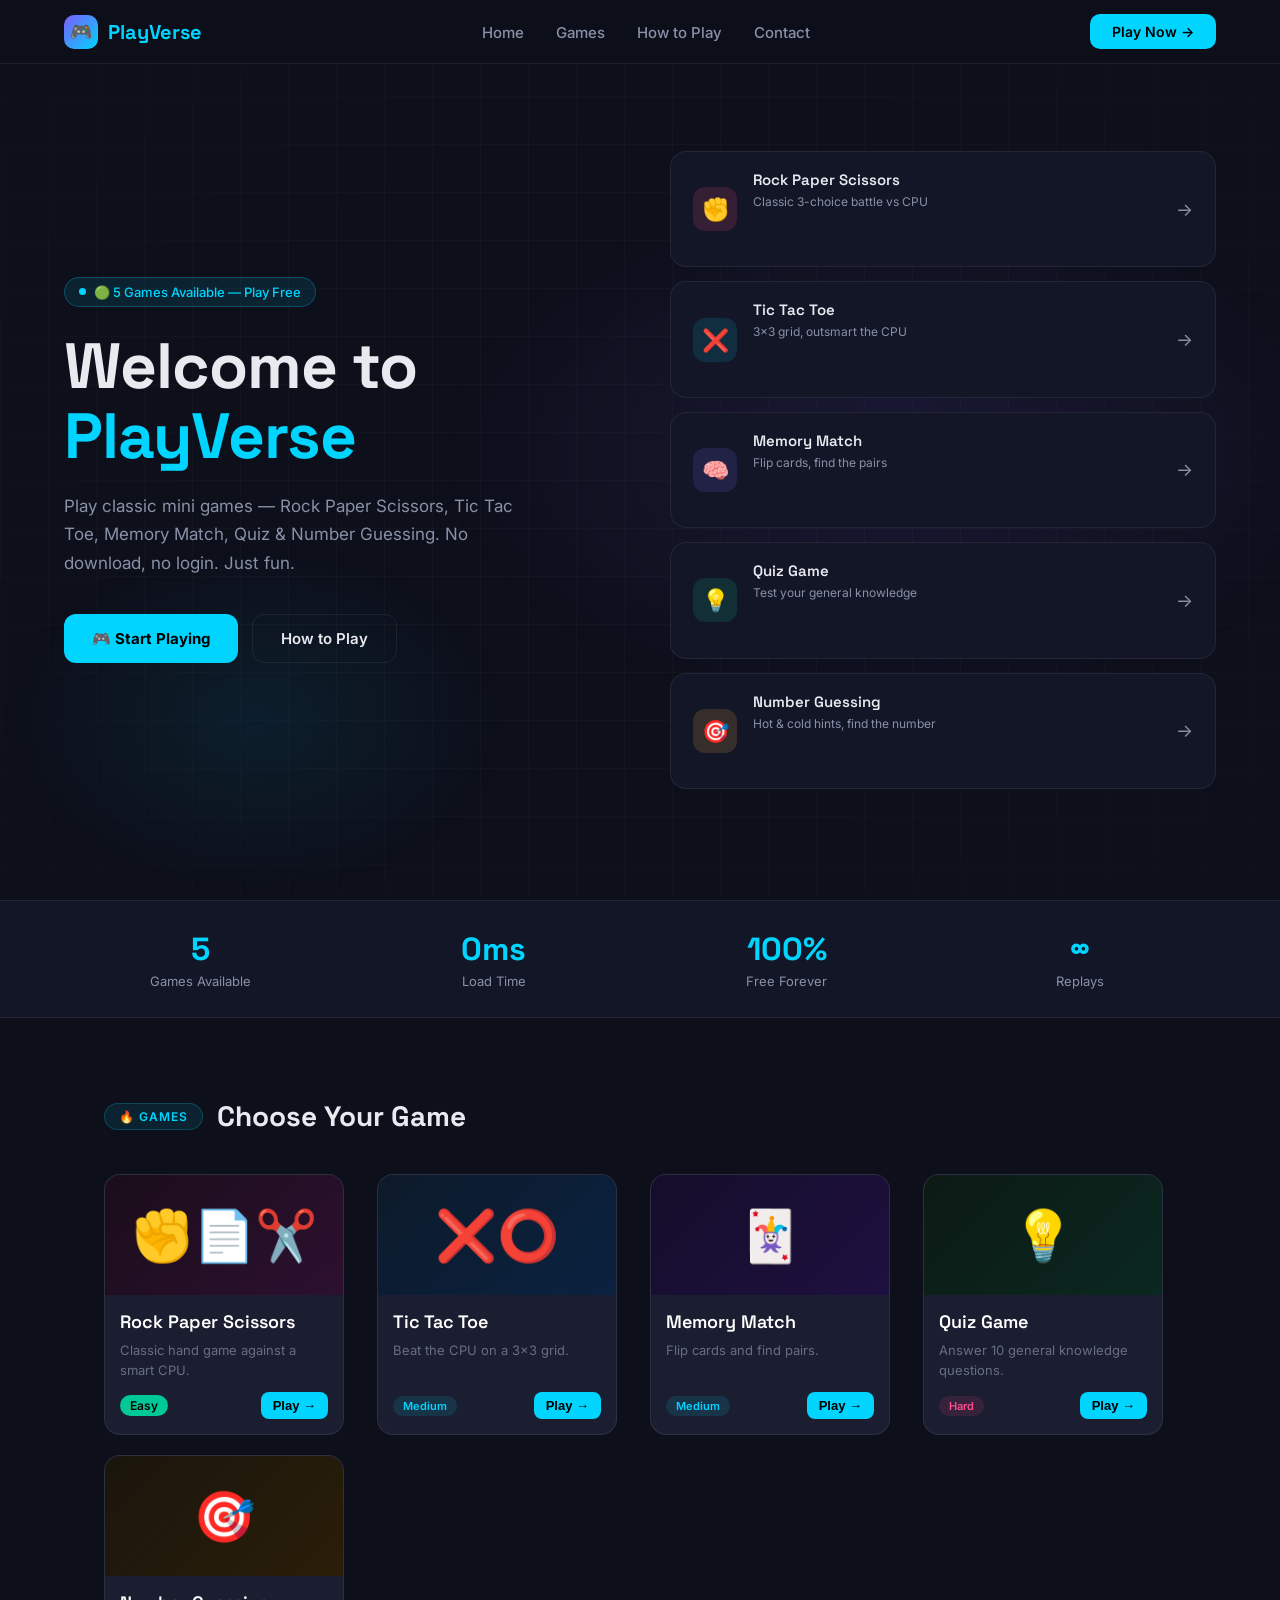
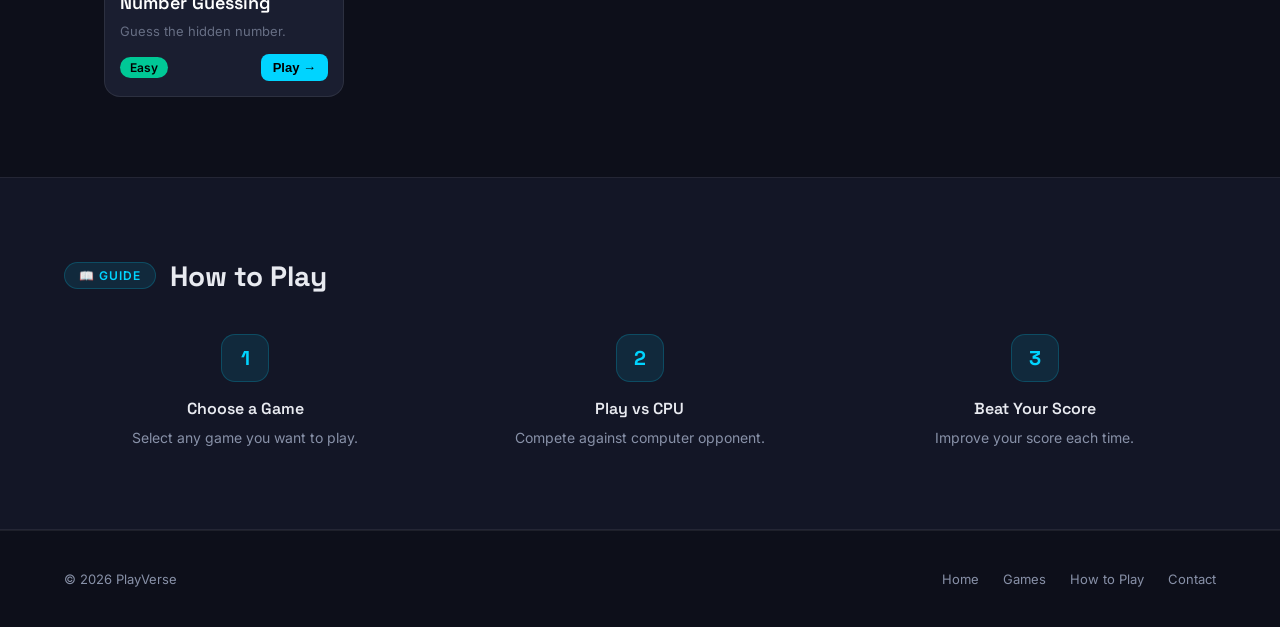
==== index.html @ 1aaafd6b "Big bug solve" ====
<!DOCTYPE html>
<html lang="en">

<head>
  <meta charset="UTF-8" />
  <meta name="viewport" content="width=device-width, initial-scale=1.0" />
  <title>PlayVerse - Mini Games</title>

  <link
    href="https://fonts.googleapis.com/css2?family=Space+Grotesk:wght@400;500;600;700&family=Inter:wght@400;500&display=swap"
    rel="stylesheet" />

  <link rel="stylesheet" href="style.css" />
</head>

<body>

  <div class="particles" id="particles"></div>

  <nav>
    <a href="#" class="logo">
      <div class="logo-icon">🎮</div>
      PlayVerse
    </a>

    <ul class="nav-links">
      <li><a href="#home">Home</a></li>
      <li><a href="#games">Games</a></li>
      <li><a href="#how">How to Play</a></li>
      <li><a href="contact.html">Contact</a></li>
    </ul>

    <a href="#games" class="nav-cta">Play Now →</a>
  </nav>

  <section class="hero" id="home">
    <div class="hero-bg"></div>
    <div class="hero-grid"></div>

    <div class="hero-inner">

      <div class="hero-left">
        <div class="hero-badge">🟢 5 Games Available — Play Free</div>

        <h1>Welcome to <span>PlayVerse</span></h1>

        <p>
          Play classic mini games — Rock Paper Scissors, Tic Tac Toe,
          Memory Match, Quiz & Number Guessing. No download, no login. Just fun.
        </p>

        <div class="hero-btns">
          <a href="#games" class="btn-primary">🎮 Start Playing</a>
          <a href="#how" class="btn-secondary">How to Play</a>
        </div>
      </div>

      <div class="hero-cards">

        <a href="#games" class="hero-card">
          <div class="hero-card-icon icon-rps">✊</div>
          <div class="hero-card-info">
            <h4>Rock Paper Scissors</h4>
            <p>Classic 3-choice battle vs CPU</p>
          </div>
          <span class="hero-card-arrow">→</span>
        </a>

        <a href="#games" class="hero-card">
          <div class="hero-card-icon icon-ttt">❌</div>
          <div class="hero-card-info">
            <h4>Tic Tac Toe</h4>
            <p>3×3 grid, outsmart the CPU</p>
          </div>
          <span class="hero-card-arrow">→</span>
        </a>

        <a href="#games" class="hero-card">
          <div class="hero-card-icon icon-mem">🧠</div>
          <div class="hero-card-info">
            <h4>Memory Match</h4>
            <p>Flip cards, find the pairs</p>
          </div>
          <span class="hero-card-arrow">→</span>
        </a>

        <a href="#games" class="hero-card">
          <div class="hero-card-icon icon-quiz">💡</div>
          <div class="hero-card-info">
            <h4>Quiz Game</h4>
            <p>Test your general knowledge</p>
          </div>
          <span class="hero-card-arrow">→</span>
        </a>

        <a href="#games" class="hero-card">
          <div class="hero-card-icon icon-num">🎯</div>
          <div class="hero-card-info">
            <h4>Number Guessing</h4>
            <p>Hot & cold hints, find the number</p>
          </div>
          <span class="hero-card-arrow">→</span>
        </a>

      </div>
    </div>
  </section>

  <div class="stats-bar">
    <div class="stats-inner">
      <div class="stat">
        <div class="stat-num">5</div>
        <div class="stat-label">Games Available</div>
      </div>
      <div class="stat">
        <div class="stat-num">0ms</div>
        <div class="stat-label">Load Time</div>
      </div>
      <div class="stat">
        <div class="stat-num">100%</div>
        <div class="stat-label">Free Forever</div>
      </div>
      <div class="stat">
        <div class="stat-num">∞</div>
        <div class="stat-label">Replays</div>
      </div>
    </div>
  </div>

  <section class="games-section" id="games">

    <div class="section-header">
      <span class="section-tag">🔥 Games</span>
      <h2>Choose Your Game</h2>
    </div>

    <div class="games-grid">

      <div class="game-card">
        <div class="game-card-thumb thumb-rps">✊📄✂️</div>
        <div class="game-card-body">
          <h3>Rock Paper Scissors</h3>
          <p>Classic hand game against a smart CPU.</p>
          <div class="game-card-footer">
            <span class="difficulty diff-easy">Easy</span>
            <button class="play-btn" onclick="openRPS()">Play →</button>
          </div>
        </div>
      </div>

      <div class="game-card">
        <div class="game-card-thumb thumb-ttt">❌⭕</div>
        <div class="game-card-body">
          <h3>Tic Tac Toe</h3>
          <p>Beat the CPU on a 3×3 grid.</p>
          <div class="game-card-footer">
            <span class="difficulty diff-medium">Medium</span>
            <button class="play-btn" onclick="openGame()">Play →</button>
          </div>
        </div>
      </div>

      <div class="game-card">
        <div class="game-card-thumb thumb-mem">🃏</div>
        <div class="game-card-body">
          <h3>Memory Match</h3>
          <p>Flip cards and find pairs.</p>
          <div class="game-card-footer">
            <span class="difficulty diff-medium">Medium</span>
            <button class="play-btn" onclick="openMemoryGame()">
              Play →
            </button>
          </div>
        </div>
      </div>

      <!-- Memory Game Modal -->
      <div id="memoryModal" class="modal">
        <div class="modal-content">
          <span class="close" onclick="closeMemoryGame()">&times;</span>

          <h2>🃏 Memory Match</h2>

          <div id="memoryGame" class="memory-grid"></div>
          <div class="memory-bottom"></div>

          <div id="memoryResult"></div>

          <button class="play-btn" onclick="startMemoryGame()">
            Restart Game
          </button>
        </div>
      </div>

      <div class="game-card">
        <div class="game-card-thumb thumb-quiz">💡</div>
        <div class="game-card-body">
          <h3>Quiz Game</h3>
          <p>Answer 10 general knowledge questions.</p>
          <div class="game-card-footer">
            <span class="difficulty diff-hard">Hard</span>
            <button class="play-btn" onclick="openQuiz()">Play →</button>
          </div>
        </div>
      </div>
      
      <div class="game-card">
        <div class="game-card-thumb thumb-num">🎯</div>
        <div class="game-card-body">
          <h3>Number Guessing</h3>
          <p>Guess the hidden number.</p>
          <div class="game-card-footer">
            <span class="difficulty diff-easy">Easy</span>
            <button class="play-btn"  onclick="openGuess()">Play →</button>
          </div>
        </div>
      </div>


    </div>
  </section>

  <section class="how-section" id="how">

    <div class="how-inner">

      <div class="section-header">
        <span class="section-tag">📖 Guide</span>
        <h2>How to Play</h2>
      </div>

      <div class="how-steps">

        <div class="how-step">
          <div class="step-num">1</div>
          <h4>Choose a Game</h4>
          <p>Select any game you want to play.</p>
        </div>

        <div class="how-step">
          <div class="step-num">2</div>
          <h4>Play vs CPU</h4>
          <p>Compete against computer opponent.</p>
        </div>

        <div class="how-step">
          <div class="step-num">3</div>
          <h4>Beat Your Score</h4>
          <p>Improve your score each time.</p>
        </div>

      </div>
    </div>
  </section>

  <!-- tic tac toe game -->

  <div id="tictoc" class="modal">
    <div class="modal-content">

      <h2>Tic Tac Toe</h2>
      <p id="status">X starts first</p>

      <div class="tictocgameboard">
        <div onclick="makeMove(0)"></div>
        <div onclick="makeMove(1)"></div>
        <div onclick="makeMove(2)"></div>
        <div onclick="makeMove(3)"></div>
        <div onclick="makeMove(4)"></div>
        <div onclick="makeMove(5)"></div>
        <div onclick="makeMove(6)"></div>
        <div onclick="makeMove(7)"></div>
        <div onclick="makeMove(8)"></div>
      </div>

      <div>
        <button onclick="resetGame()" class="play-btn">Restart</button>
        <button onclick="closeGame()" class="play-btn" style="background:#ff4d8d;">Close</button>
      </div>



    </div>
  </div>

  <!-- rock paper scissors game -->
  <div id="rpsModal" class="modal">
    <div class="modal-content">

      <h2>Rock Paper Scissors</h2>

      <p id="rpsStatus">Choose your move</p>

      <div class="rps-buttons">
        <button onclick="playRPS('rock')" class="play-btn">🪨 Rock</button>
        <button onclick="playRPS('paper')" class="play-btn">📄 Paper</button>
        <button onclick="playRPS('scissors')" class="play-btn">✂️ Scissors</button>
      </div>

      <div id="rpsResult" style="margin-top:15px;"></div>
      <div>
        <div class="score-board">
          You: <span id="playerScore">0</span> |
          Computer: <span id="computerScore">0</span>
        </div>
      </div>

      <div style="margin-top:15px;">
        <button onclick="closeRPS()" class="play-btn" style="background:#ff4d8d;">
          Close
        </button>
      </div>

    </div>
  </div>

  <!-- memory game -->

  <div id="memoryModal" class="modal">
    <div class="modal-content">

      <h2>🧠 Memory Match</h2>
      <p>Flip cards and find pairs</p>

      <div id="memoryBoard" class="memory-board"></div>

      <button onclick="startMemoryGame()" class="play-btn">Restart</button>
      <button onclick="closeMemory()" class="play-btn" style="background:#ff4d8d;">Close</button>

    </div>
  </div>
  <!-- Quiz model -->

  <div id="quizModal" class="modal">

    <div class="modal-content">

      <div id="quizBox">

        <!-- quiz game -->

        <h2>Quiz Game</h2>

        <p>Time Left: <span id="timer">10</span> sec</p>

        <p id="quizQuestion"></p>

        <div id="quizOptions"></div>

        <button onclick="nextQuestion()" class="play-btn">Next</button>
        <button onclick="closeQuiz()" class="play-btn" style="background:#ff4d8d;">Close</button>

      </div>

      <div id="resultBox" style="display:none; text-align:center;">
        <h2 style="color:#00d4ff;">Quiz Result</h2>
        <p id="finalScore"></p>

        <button onclick="restartQuiz()" class="play-btn">Play Again</button>
        <button onclick="closeQuiz()" class="play-btn" style="background:#ff4d8d;">Close</button>
      </div>

    </div>

  </div>

  <!-- no. guessing game -->

  <div id="guessModal" class="modal">

    <div class="modal-content">

      <h2>Number Guessing</h2>

      <input id="guessInput" type="number" placeholder="Enter number" />

      <button class="play-btn" onclick="checkGuess()">Guess</button>

      <p id="hint"></p>

      <p class="attempt">Attempts: <span id="attempts">0</span></p>

      <button class="play-btn" onclick="resetGame()">Restart</button>
      <button class="play-btn" onclick="closeGuess()">Close</button>

    </div>

  </div>

  <footer id="contact">
    <div class="footer-inner">
      <p>© 2026 PlayVerse</p>
      <div class="footer-links">
        <a href="#">Home</a>
        <a href="#games">Games</a>
        <a href="#how">How to Play</a>
        <a href="contact.html">Contact</a>
      </div>
    </div>
  </footer>

  <script src="script.js"></script>

</body>

</html>
---- style.css ----
:root {
    --bg: #0d0f1a;
    --bg2: #131626;
    --bg3: #1a1e30;

    --cyan: #00d4ff;
    --purple: #7c5cfc;
    --pink: #ff4d8d;
    --green: #00e5a0;
    --amber: #ffb347;

    --text: #e8eaf0;
    --muted: #8891a8;

    --card-border: rgba(255, 255, 255, 0.07);

    --radius: 16px;
}

*,
*::before,
*::after {
    box-sizing: border-box;
    margin: 0;
    padding: 0;
}

html {
    scroll-behavior: smooth;
}

body {
    background: var(--bg);
    color: var(--text);
    font-family: 'Inter', sans-serif;
    overflow-x: hidden;
}

::-webkit-scrollbar {
    width: 6px;
}

::-webkit-scrollbar-track {
    background: var(--bg);
}

::-webkit-scrollbar-thumb {
    background: var(--bg3);
    border-radius: 3px;
}

nav {
    position: fixed;
    top: 0;
    left: 0;
    right: 0;
    z-index: 100;
    display: flex;
    align-items: center;
    justify-content: space-between;
    padding: 0 5%;
    height: 64px;
    background: rgba(13, 15, 26, 0.85);
    backdrop-filter: blur(16px);
    border-bottom: 1px solid var(--card-border);
}

.logo {
    display: flex;
    align-items: center;
    gap: 10px;
    font-family: 'Space Grotesk', sans-serif;
    font-weight: 700;
    font-size: 20px;
    color: var(--cyan);
    text-decoration: none;
}

.logo-icon {
    width: 34px;
    height: 34px;
    background: linear-gradient(135deg, var(--purple), var(--cyan));
    border-radius: 10px;
    display: flex;
    align-items: center;
    justify-content: center;
    font-size: 18px;
}

.nav-links {
    display: flex;
    align-items: center;
    gap: 32px;
    list-style: none;
}

.nav-links a {
    color: var(--muted);
    text-decoration: none;
    font-size: 15px;
    font-weight: 500;
    transition: color 0.2s;
}

.nav-links a:hover {
    color: var(--text);
}

.nav-cta {
    background: var(--cyan);
    color: #000;
    padding: 9px 22px;
    border-radius: 10px;
    font-weight: 600;
    font-size: 14px;
    text-decoration: none;
    transition: all 0.2s;
}

.nav-cta:hover {
    background: #fff;
    transform: translateY(-1px);
}

.hero {
    min-height: 100vh;
    display: flex;
    align-items: center;
    padding: 100px 5% 60px;
    position: relative;
    overflow: hidden;
}

.hero-bg {
    position: absolute;
    inset: 0;
    pointer-events: none;
    background:
        radial-gradient(ellipse 60% 50% at 70% 50%, rgba(124, 92, 252, 0.12) 0%, transparent 60%),
        radial-gradient(ellipse 40% 40% at 20% 80%, rgba(0, 212, 255, 0.08) 0%, transparent 50%);
}

.hero-grid {
    position: absolute;
    inset: 0;
    pointer-events: none;
    background-image:
        linear-gradient(rgba(255, 255, 255, 0.025) 1px, transparent 1px),
        linear-gradient(90deg, rgba(255, 255, 255, 0.025) 1px, transparent 1px);
    background-size: 48px 48px;
    mask-image: radial-gradient(ellipse 80% 80% at 50% 50%, black 40%, transparent 100%);
}

.hero-inner {
    display: grid;
    grid-template-columns: 1fr 1fr;
    gap: 60px;
    align-items: center;
    width: 100%;
    max-width: 1200px;
    margin: 0 auto;
    position: relative;
}

.hero-badge {
    display: inline-flex;
    align-items: center;
    gap: 8px;
    background: rgba(0, 212, 255, 0.1);
    border: 1px solid rgba(0, 212, 255, 0.25);
    border-radius: 100px;
    padding: 6px 14px;
    font-size: 13px;
    color: var(--cyan);
    font-weight: 500;
    margin-bottom: 24px;
}

.hero-badge::before {
    content: '';
    width: 7px;
    height: 7px;
    border-radius: 50%;
    background: var(--cyan);
    animation: pulse 2s infinite;
}

@keyframes pulse {
    0%,100% { opacity: 1; transform: scale(1); }
    50% { opacity: 0.5; transform: scale(1.3); }
}

.hero h1 {
    font-family: 'Space Grotesk', sans-serif;
    font-size: clamp(38px, 5vw, 64px);
    font-weight: 700;
    line-height: 1.1;
    margin-bottom: 20px;
    letter-spacing: -1px;
}

.hero h1 span {
    color: var(--cyan);
}

.hero p {
    font-size: 17px;
    color: var(--muted);
    line-height: 1.7;
    margin-bottom: 36px;
    max-width: 460px;
}

.hero-btns {
    display: flex;
    gap: 14px;
    flex-wrap: wrap;
}

.btn-primary {
    background: var(--cyan);
    color: #000;
    padding: 14px 28px;
    border-radius: 12px;
    font-weight: 700;
    font-size: 15px;
    text-decoration: none;
    transition: all 0.2s;
    display: inline-flex;
    align-items: center;
    gap: 8px;
}

.btn-primary:hover {
    background: #fff;
    transform: translateY(-2px);
    box-shadow: 0 8px 24px rgba(0, 212, 255, 0.3);
}

.btn-secondary {
    background: transparent;
    color: var(--text);
    padding: 14px 28px;
    border-radius: 12px;
    font-weight: 600;
    font-size: 15px;
    text-decoration: none;
    border: 1px solid var(--card-border);
    transition: all 0.2s;
}

.btn-secondary:hover {
    border-color: rgba(255, 255, 255, 0.2);
    background: rgba(255, 255, 255, 0.04);
}

.hero-cards {
    display: flex;
    flex-direction: column;
    gap: 14px;
}

.hero-card {
    background: var(--bg2);
    border: 1px solid var(--card-border);
    border-radius: var(--radius);
    padding: 18px 22px;
    display: flex;
    align-items: center;
    gap: 16px;
    cursor: pointer;
    transition: all 0.25s;
    text-decoration: none;
}

.hero-card:hover {
    border-color: rgba(0, 212, 255, 0.3);
    background: var(--bg3);
    transform: translateX(6px);
}

.hero-card-icon {
    width: 44px;
    height: 44px;
    border-radius: 12px;
    display: flex;
    align-items: center;
    justify-content: center;
    font-size: 22px;
    flex-shrink: 0;
}

.icon-rps { background: rgba(255, 77, 141, 0.15); }
.icon-ttt { background: rgba(0, 212, 255, 0.12); }
.icon-mem { background: rgba(124, 92, 252, 0.15); }
.icon-quiz { background: rgba(0, 229, 160, 0.12); }
.icon-num { background: rgba(255, 179, 71, 0.15); }

.hero-card-info h4 {
    font-size: 15px;
    font-weight: 600;
    color: var(--text);
    margin-bottom: 3px;
    font-family: 'Space Grotesk', sans-serif;
}

.hero-card-info p {
    font-size: 12px;
    color: var(--muted);
}

.hero-card-arrow {
    margin-left: auto;
    color: var(--muted);
    font-size: 18px;
    transition: transform 0.2s;
}

.hero-card:hover .hero-card-arrow {
    transform: translateX(4px);
    color: var(--cyan);
}

.stats-bar {
    background: var(--bg2);
    border-top: 1px solid var(--card-border);
    border-bottom: 1px solid var(--card-border);
    padding: 28px 5%;
}

.stats-inner {
    max-width: 1200px;
    margin: 0 auto;
    display: grid;
    grid-template-columns: repeat(4, 1fr);
    gap: 20px;
}

.stat { text-align: center; }

.stat-num {
    font-family: 'Space Grotesk', sans-serif;
    font-size: 32px;
    font-weight: 700;
    color: var(--cyan);
}

.stat-label {
    font-size: 13px;
    color: var(--muted);
    margin-top: 4px;
}

.games-section {
    padding: 80px 5%;
    max-width: 1200px;
    margin: 0 auto;
}

.section-header {
    display: flex;
    align-items: center;
    gap: 14px;
    margin-bottom: 40px;
}

.section-tag {
    background: rgba(0, 212, 255, 0.1);
    border: 1px solid rgba(0, 212, 255, 0.2);
    color: var(--cyan);
    padding: 5px 14px;
    border-radius: 100px;
    font-size: 12px;
    font-weight: 600;
    letter-spacing: 1px;
    text-transform: uppercase;
}

.section-header h2 {
    font-family: 'Space Grotesk', sans-serif;
    font-size: 28px;
    font-weight: 700;
}

.games-grid {
    display: grid;
    grid-template-columns: repeat(auto-fill, minmax(240px, 1fr));
    gap: 20px;
}

.game-card {
    background: var(--bg2);
    border: 1px solid var(--card-border);
    border-radius: var(--radius);
    overflow: hidden;
    cursor: pointer;
    transition: all 0.25s;
    text-decoration: none;
    display: flex;
    flex-direction: column;
}

.game-card:hover {
    border-color: rgba(255, 255, 255, 0.15);
    transform: translateY(-4px);
    box-shadow: 0 16px 40px rgba(0, 0, 0, 0.4);
}

.game-card-thumb {
    height: 130px;
    display: flex;
    align-items: center;
    justify-content: center;
    font-size: 52px;
}

.thumb-rps { background: linear-gradient(135deg, #1a0d1a, #2d1030); }
.thumb-ttt { background: linear-gradient(135deg, #0d1a2a, #0a2240); }
.thumb-mem { background: linear-gradient(135deg, #150d2a, #1e1040); }
.thumb-quiz { background: linear-gradient(135deg, #0d1a15, #0a2820); }
.thumb-num { background: linear-gradient(135deg, #1a150d, #2a1e08); }

.game-card-body {
    padding: 18px 20px;
    flex: 1;
    display: flex;
    flex-direction: column;
}

.game-card-body h3 {
    font-family: 'Space Grotesk', sans-serif;
    font-size: 17px;
    font-weight: 600;
    margin-bottom: 6px;
}

.game-card-body p {
    font-size: 13px;
    color: var(--muted);
    line-height: 1.5;
    flex: 1;
    margin-bottom: 16px;
}

.game-card-footer {
    display: flex;
    align-items: center;
    justify-content: space-between;
}

.difficulty {
    font-size: 11px;
    font-weight: 600;
    padding: 3px 10px;
    border-radius: 100px;
}

.diff-easy { background: rgba(0, 229, 160, 0.12); color: var(--green); }
.diff-medium { background: rgba(0, 212, 255, 0.12); color: var(--cyan); }
.diff-hard { background: rgba(255, 77, 141, 0.12); color: var(--pink); }

.play-btn {
    background: var(--cyan);
    color: #000;
    font-size: 13px;
    font-weight: 700;
    padding: 7px 16px;
    border-radius: 8px;
    border: none;
    cursor: pointer;
    transition: all 0.2s;
}

.play-btn:hover {
    background: #fff;
    transform: scale(1.05);
}

.how-section {
    padding: 80px 5%;
    background: var(--bg2);
    border-top: 1px solid var(--card-border);
    border-bottom: 1px solid var(--card-border);
}

.how-inner {
    max-width: 1200px;
    margin: 0 auto;
}

.how-steps {
    display: grid;
    grid-template-columns: repeat(3, 1fr);
    gap: 32px;
    margin-top: 40px;
}

.how-step { text-align: center; }

.step-num {
    width: 48px;
    height: 48px;
    border-radius: 14px;
    background: rgba(0, 212, 255, 0.1);
    border: 1px solid rgba(0, 212, 255, 0.2);
    display: flex;
    align-items: center;
    justify-content: center;
    font-family: 'Space Grotesk', sans-serif;
    font-size: 20px;
    font-weight: 700;
    color: var(--cyan);
    margin: 0 auto 16px;
}

.how-step h4 {
    font-family: 'Space Grotesk', sans-serif;
    font-size: 16px;
    font-weight: 600;
    margin-bottom: 8px;
}

.how-step p {
    font-size: 14px;
    color: var(--muted);
    line-height: 1.6;
}

footer {
    padding: 40px 5%;
    border-top: 1px solid var(--card-border);
}

.footer-inner {
    max-width: 1200px;
    margin: 0 auto;
    display: flex;
    align-items: center;
    justify-content: space-between;
    flex-wrap: wrap;
    gap: 16px;
}

.footer-inner p {
    font-size: 13px;
    color: var(--muted);
}

.footer-links {
    display: flex;
    gap: 24px;
}

.footer-links a {
    font-size: 13px;
    color: var(--muted);
    text-decoration: none;
    transition: color 0.2s;
}

.footer-links a:hover {
    color: var(--cyan);
}

.particles {
    position: fixed;
    inset: 0;
    pointer-events: none;
    z-index: 0;
    overflow: hidden;
}

.particle {
    position: absolute;
    border-radius: 50%;
    animation: float linear infinite;
    opacity: 0;
}

@keyframes float {
    0% { transform: translateY(100vh) scale(0); opacity: 0; }
    10% { opacity: 0.6; }
    90% { opacity: 0.3; }
    100% { transform: translateY(-20px) scale(1); opacity: 0; }
}

@media (max-width: 768px) {
    .hero-inner { grid-template-columns: 1fr; gap: 40px; }
    .stats-inner { grid-template-columns: repeat(2, 1fr); }
    .how-steps { grid-template-columns: 1fr; }
    .nav-links { display: none; }
    .hero h1 { font-size: 36px; }
}

.modal {
    display: none;
    position: fixed;
    inset: 0;
    z-index: 999;
    background: rgba(0,0,0,0.8);

    justify-content: center;
    align-items: center;
}
.modal-content {
    background: var(--bg2);
    padding: 20px;
    border-radius: 16px;
    text-align: center;
    width: 420px;
    max-width: 95%;
    border: 1px solid var(--card-border);
}
.tictocgameboard {
    display: grid;
    grid-template-columns: repeat(3, 80px);
    gap: 6px;
    margin: 20px auto;
    justify-content: center;
}
.tictocgameboard div {
    width: 80px;
    height: 80px;
    background: var(--bg3);
    display: flex;
    justify-content: center;
    align-items: center;
    font-size: 30px;
    cursor: pointer;
    border-radius: 10px;
    font-weight: bold;
    color: var(--cyan);
}

.tictocgameboard div:hover {
    background: rgba(0, 212, 255, 0.1);
}
/* Score Board */
#playerScore,
#computerScore {
  color: #00d4ff;
  font-weight: 700;
  font-size: 24px;
}

.score-board {
  margin-top: 15px;
  padding: 12px 20px;
  background: #1a1e30;
  border: 1px solid rgba(0, 212, 255, 0.2);
  border-radius: 12px;
  text-align: center;
  font-size: 18px;
  color: white;
  box-shadow: 0 0 20px rgba(0, 212, 255, 0.15);
}
/* .rps-buttons{
  display: flex;
  justify-content: center;
  gap: 12px;
  margin-top: 15px;
  flex-wrap: wrap;
} */
.rps-buttons .play-btn{
  padding: 12px 20px;
  margin-top: 12px;
  border-radius: 10px;
  border: none;
  cursor: pointer;
  transition: all 0.3s ease;
}

.rps-buttons .play-btn:hover{
  transform: translateY(-2px);
}


.memory-grid {
  display: grid;
  grid-template-columns: repeat(4, 80px);
  gap: 10px;
  justify-content: center;
  margin: 20px 0;
}

.memory-card {
  width: 80px;
  height: 80px;
  background: #6366f1;
  color: white;
  font-size: 2rem;
  display: flex;
  align-items: center;
  justify-content: center;
  border-radius: 12px;
  cursor: pointer;
  transition: 0.3s;
}

.memory-card.flipped {
  background: #10b981;
}

.modal {
  display: none;
  position: fixed;
  inset: 0;
  background: rgba(0,0,0,0.7);
}

.modal-content {
  width: 420px;
  margin: 60px auto;
  padding: 20px;
  border-radius: 12px;
  text-align: center;
}

.close {
  float: right;
  cursor: pointer;
  font-size: 24px;
}
.memory-bottom{
    display: flex;
    flex-direction: column;
    align-items: center;
    gap: 15px;
    margin-top: 20px;
}

#memoryResult{
    color: #eef5f3;
    font-weight: 700;
    font-size: 20px;
    min-height: 25px;
    margin-bottom: 10px;
}


#quizBox, #resultBox {
  padding: 10px;
}

#quizQuestion {
  margin: 15px 0;
  font-size: 18px;
  color: #ffffff;
  font-weight: 600;
}

#quizOptions {
  display: flex;
  flex-direction: column;
  gap: 10px;
  margin-bottom: 15px;
}

#quizOptions button {
  width: 100%;
}

#resultBox p {
  font-size: 18px;
  margin: 10px 0;
}


#guessInput {
  width: 100%;
  padding: 12px 14px;
  margin: 12px 0;
  border-radius: 12px;
  border: 1px solid rgba(255,255,255,0.1);
  background: #1a1e30;
  color: white;
  font-size: 16px;
  outline: none;
  text-align: center;
}

#guessInput:focus {
  border-color: #00d4ff;
  box-shadow: 0 0 10px rgba(0,212,255,0.3);
}

#hint {
  margin-top: 12px;
  font-size: 16px;
  font-weight: 600;
  color: #00d4ff;
  text-align: center;
}

#attempts {
  color: #ff4d8d;
  font-weight: bold;
}
.attempt{
    margin-bottom: 10px;
}

/* Modal content improvement */
.modal-content {
  width: 90%;
  max-width: 400px;
  text-align: center;
  animation: pop 0.25s ease-in-out;
}

/* Smooth popup animation */
@keyframes pop {
  from {
    transform: scale(0.8);
    opacity: 0;
  }
  to {
    transform: scale(1);
    opacity: 1;
  }
}


.game-card {
  background: #1a1e30;
  border-radius: 16px;
  overflow: hidden;
  width: 240px;
  transition: 0.3s ease;
  border: 1px solid rgba(255,255,255,0.08);
}

.game-card:hover {
  transform: translateY(-5px);
  border-color: rgba(0, 212, 255, 0.4);
  box-shadow: 0 10px 30px rgba(0,0,0,0.3);
}

.game-card-thumb {
  height: 120px;
  display: flex;
  align-items: center;
  justify-content: center;
  font-size: 50px;
}

.thumb-snake {
  background: linear-gradient(135deg, #0f2027, #203a43, #2c5364);
}

.game-card-body {
  padding: 15px;
  color: white;
}

.game-card-body h3 {
  margin: 0;
  font-size: 18px;
}

.game-card-body p {
  font-size: 13px;
  opacity: 0.7;
  margin: 8px 0 12px;
}

.game-card-footer {
  display: flex;
  justify-content: space-between;
  align-items: center;
}

.play-btn {
  padding: 6px 12px;
  border: none;
  border-radius: 8px;
  background: #00d4ff;
  color: black;
  cursor: pointer;
  font-weight: bold;
  transition: 0.2s;
}

.play-btn:hover {
  background: #00b8e6;
  transform: scale(1.05);
}

.diff-easy {
  background: #00c896;
  color: black;
  padding: 3px 10px;
  border-radius: 12px;
  font-size: 12px;
}
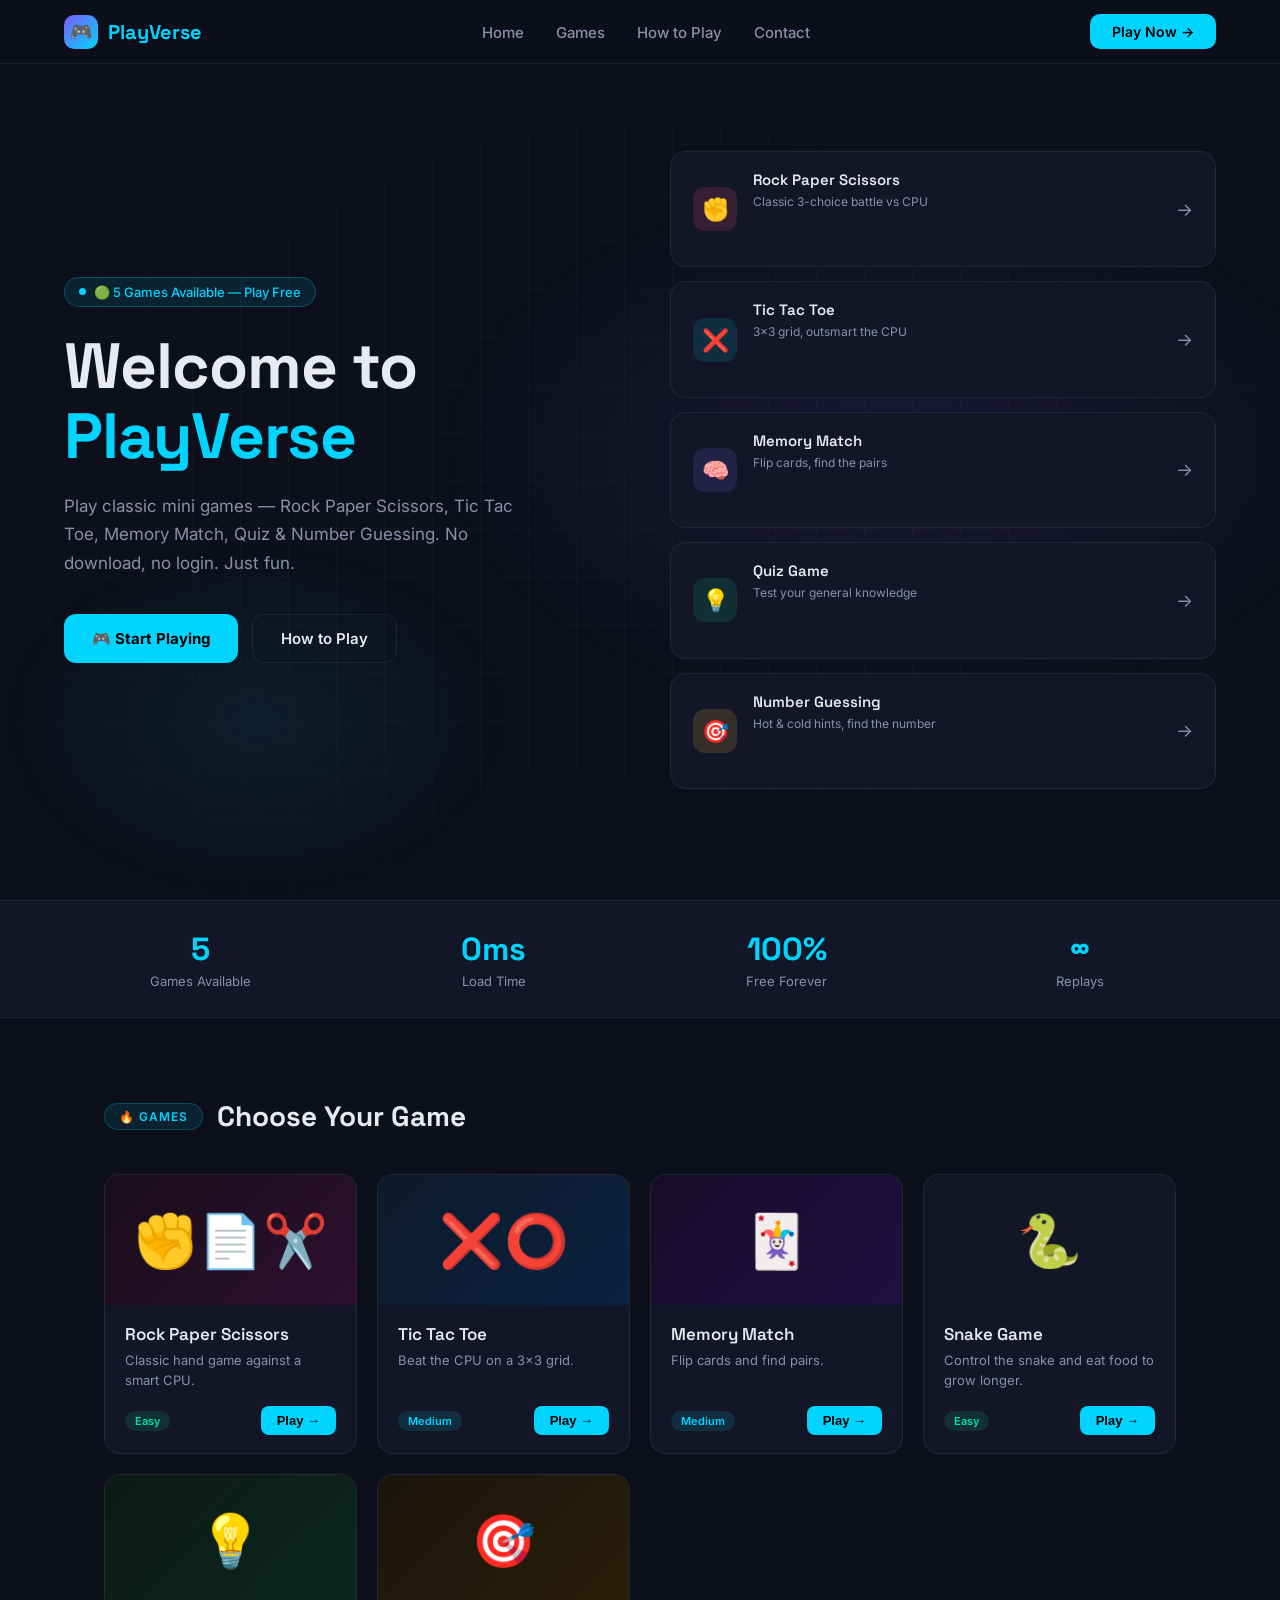
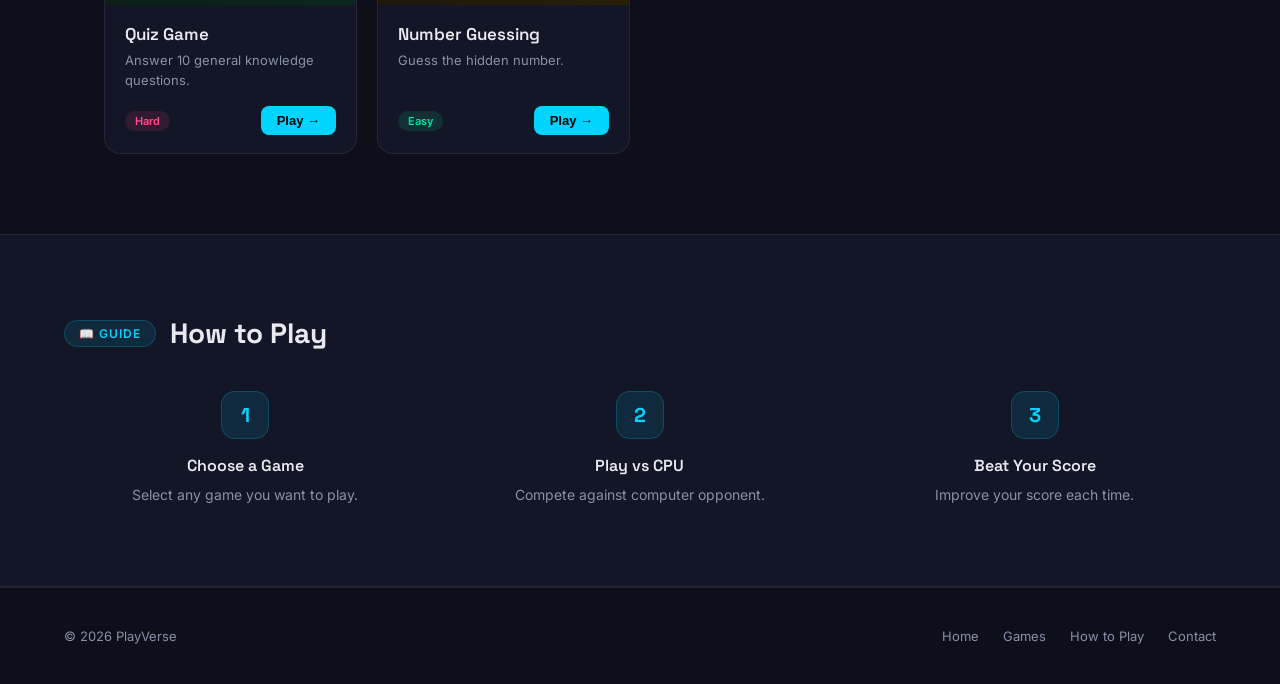
==== commit 104d5836: "Added" ====
--- a/index.html
+++ b/index.html
@@ -174,6 +174,30 @@
         </div>
       </div>
 
+<div class="game-card">
+
+  <div class="game-card-thumb thumb-snake">🐍</div>
+
+  <div class="game-card-body">
+
+    <h3>Snake Game</h3>
+
+    <p>Control the snake and eat food to grow longer.</p>
+
+    <div class="game-card-footer">
+
+      <span class="difficulty diff-easy">Easy</span>
+
+      <button class="play-btn" onclick="openSnake()">
+        Play →
+      </button>
+
+    </div>
+
+  </div>
+
+</div>
+
       <!-- Memory Game Modal -->
       <div id="memoryModal" class="modal">
         <div class="modal-content">
@@ -386,6 +410,22 @@
     </div>
 
   </div>
+<div id="snakeModal" class="modal">
+
+  <div class="modal-content">
+
+    <h2>Snake Game 🐍</h2>
+
+    <canvas id="snakeBoard" width="300" height="300"></canvas>
+
+    <p>Score: <span id="snakeScore">0</span></p>
+
+    <button class="play-btn" onclick="startSnake()">Restart</button>
+    <button class="play-btn" onclick="closeSnake()">Close</button>
+
+  </div>
+
+</div>
 
   <footer id="contact">
     <div class="footer-inner">
--- a/style.css
+++ b/style.css
@@ -820,76 +820,29 @@
   }
 }
 
-
-.game-card {
+.modal {
+  display: none;
+  position: fixed;
+  inset: 0;
+  background: rgba(0,0,0,0.7);
+  justify-content: center;
+  align-items: center;
+  z-index: 999;
+}
+
+.modal-content {
   background: #1a1e30;
+  padding: 20px;
   border-radius: 16px;
-  overflow: hidden;
-  width: 240px;
-  transition: 0.3s ease;
-  border: 1px solid rgba(255,255,255,0.08);
-}
-
-.game-card:hover {
-  transform: translateY(-5px);
-  border-color: rgba(0, 212, 255, 0.4);
-  box-shadow: 0 10px 30px rgba(0,0,0,0.3);
-}
-
-.game-card-thumb {
-  height: 120px;
-  display: flex;
-  align-items: center;
-  justify-content: center;
-  font-size: 50px;
-}
-
-.thumb-snake {
-  background: linear-gradient(135deg, #0f2027, #203a43, #2c5364);
-}
-
-.game-card-body {
-  padding: 15px;
+  text-align: center;
+  width: 340px;
   color: white;
 }
 
-.game-card-body h3 {
-  margin: 0;
-  font-size: 18px;
-}
-
-.game-card-body p {
-  font-size: 13px;
-  opacity: 0.7;
-  margin: 8px 0 12px;
-}
-
-.game-card-footer {
-  display: flex;
-  justify-content: space-between;
-  align-items: center;
-}
-
-.play-btn {
-  padding: 6px 12px;
-  border: none;
-  border-radius: 8px;
-  background: #00d4ff;
-  color: black;
-  cursor: pointer;
-  font-weight: bold;
-  transition: 0.2s;
-}
-
-.play-btn:hover {
-  background: #00b8e6;
-  transform: scale(1.05);
-}
-
-.diff-easy {
-  background: #00c896;
-  color: black;
-  padding: 3px 10px;
-  border-radius: 12px;
-  font-size: 12px;
+#snakeBoard {
+  background: #0f1220;
+  border: 2px solid #00d4ff;
+  border-radius: 10px;
+  display: block;
+  margin: 10px auto;
 }
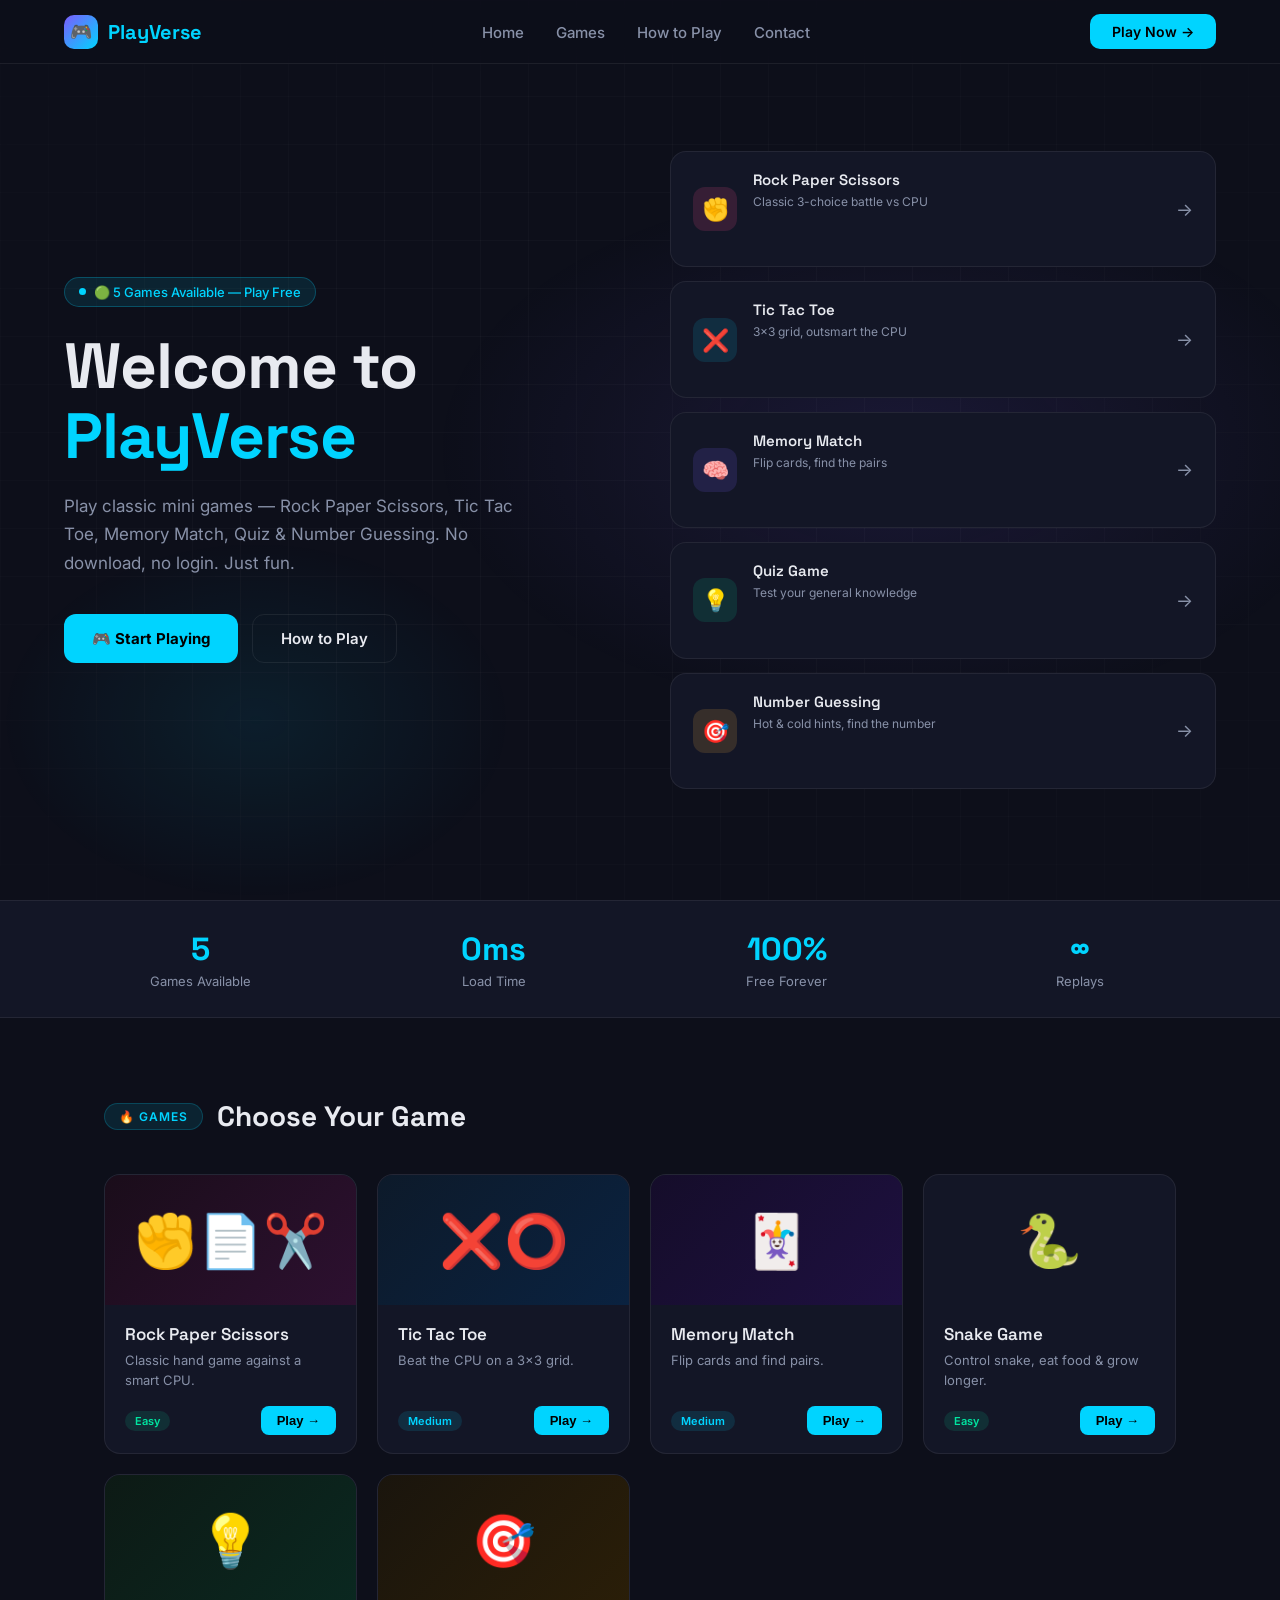
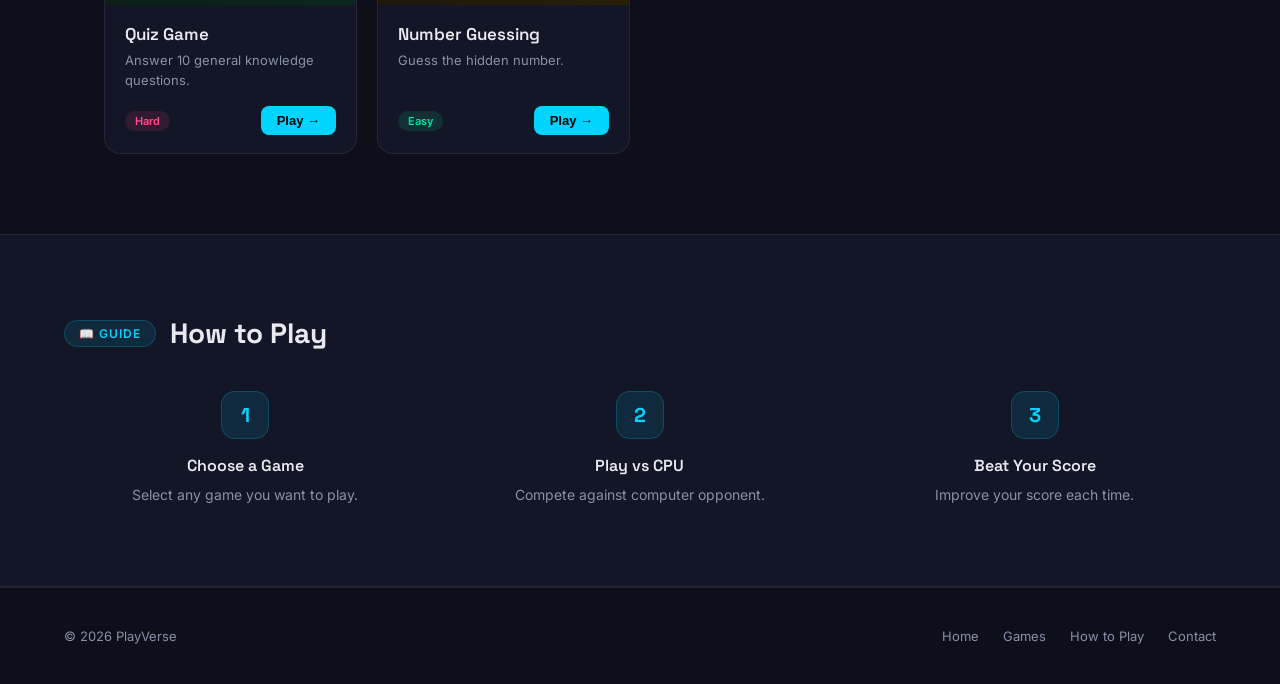
==== commit 72b94eb7: "updated" ====
--- a/index.html
+++ b/index.html
@@ -176,13 +176,13 @@
 
 <div class="game-card">
 
-  <div class="game-card-thumb thumb-snake">🐍</div>
+  <div class="game-card-thumb">🐍</div>
 
   <div class="game-card-body">
 
     <h3>Snake Game</h3>
 
-    <p>Control the snake and eat food to grow longer.</p>
+    <p>Control snake, eat food & grow longer.</p>
 
     <div class="game-card-footer">
 
@@ -410,18 +410,18 @@
     </div>
 
   </div>
-<div id="snakeModal" class="modal">
-
-  <div class="modal-content">
+<div id="snake-modal" class="snake-modal">
+
+  <div class="snake-content">
 
     <h2>Snake Game 🐍</h2>
 
-    <canvas id="snakeBoard" width="300" height="300"></canvas>
-
-    <p>Score: <span id="snakeScore">0</span></p>
-
-    <button class="play-btn" onclick="startSnake()">Restart</button>
-    <button class="play-btn" onclick="closeSnake()">Close</button>
+    <canvas id="snake-canvas" width="300" height="300"></canvas>
+
+    <p>Score: <span id="snake-score">0</span></p>
+
+    <button class="snake-btn" onclick="startSnake()">Restart</button>
+    <button class="snake-btn close" onclick="closeSnake()">Close</button>
 
   </div>
 
--- a/style.css
+++ b/style.css
@@ -820,17 +820,18 @@
   }
 }
 
-.modal {
+
+.snake-modal {
   display: none;
   position: fixed;
   inset: 0;
   background: rgba(0,0,0,0.7);
   justify-content: center;
   align-items: center;
-  z-index: 999;
-}
-
-.modal-content {
+  z-index: 9999;
+}
+
+.snake-content {
   background: #1a1e30;
   padding: 20px;
   border-radius: 16px;
@@ -839,10 +840,33 @@
   color: white;
 }
 
-#snakeBoard {
+#snake-canvas {
   background: #0f1220;
   border: 2px solid #00d4ff;
   border-radius: 10px;
   display: block;
   margin: 10px auto;
+}
+
+.snake-btn {
+  margin: 5px;
+  padding: 8px 14px;
+  border: none;
+  border-radius: 8px;
+  background: #00d4ff;
+  color: black;
+  font-weight: bold;
+  cursor: pointer;
+}
+
+.snake-btn:hover {
+  background: #00b8e6;
+}
+
+.snake-btn.close {
+  background: #ff4d8d;
+}
+
+.snake-btn.close:hover {
+  background: #ff2d7a;
 }
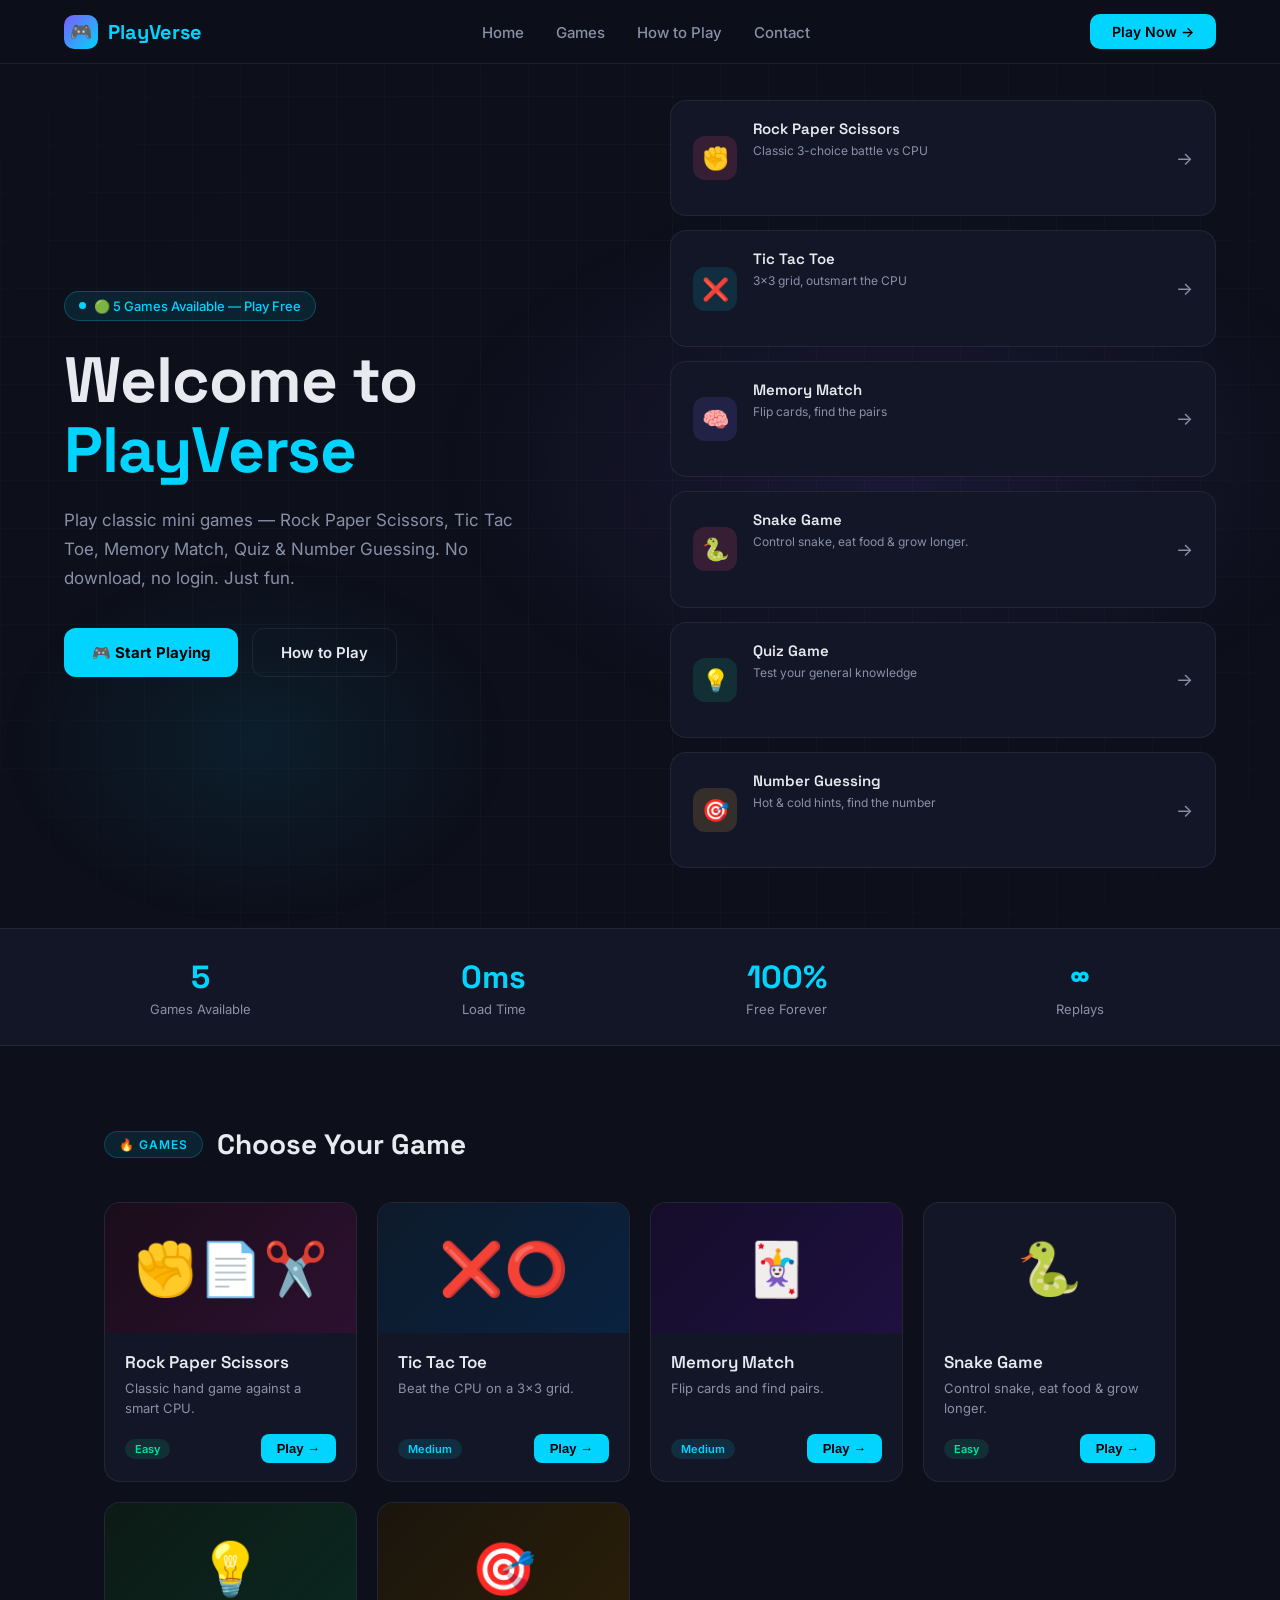
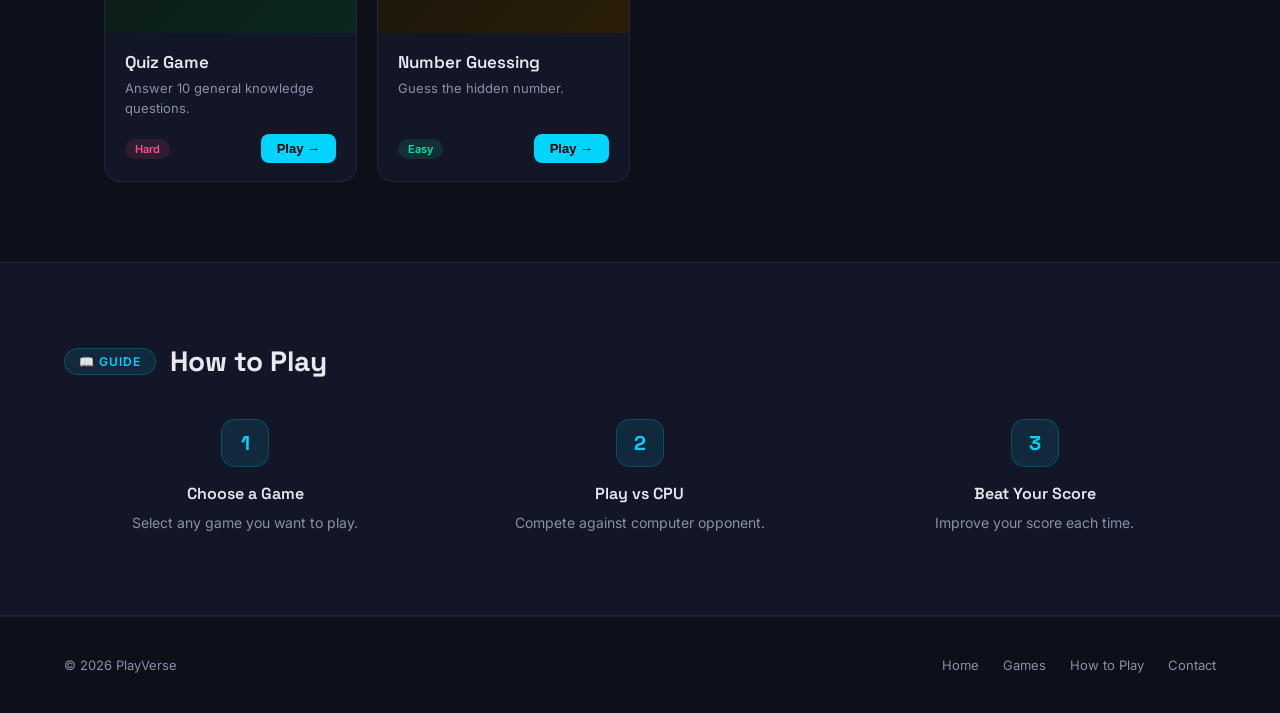
==== commit 937ffec3: "update" ====
--- a/index.html
+++ b/index.html
@@ -80,6 +80,15 @@
           <div class="hero-card-info">
             <h4>Memory Match</h4>
             <p>Flip cards, find the pairs</p>
+          </div>
+          <span class="hero-card-arrow">→</span>
+        </a>
+
+        <a href="#games" class="hero-card">
+          <div class="hero-card-icon icon-rps">🐍</div>
+          <div class="hero-card-info">
+            <h4>Snake Game</h4>
+            <p>Control snake, eat food & grow longer.</p>
           </div>
           <span class="hero-card-arrow">→</span>
         </a>
@@ -188,7 +197,7 @@
 
       <span class="difficulty diff-easy">Easy</span>
 
-      <button class="play-btn" onclick="openSnake()">
+      <button class="play-btn" onclick="SnakeGame.openSnake()">
         Play →
       </button>
 
@@ -410,7 +419,9 @@
     </div>
 
   </div>
-<div id="snake-modal" class="snake-modal">
+
+
+  <div id="snake-modal" class="snake-modal">
 
   <div class="snake-content">
 
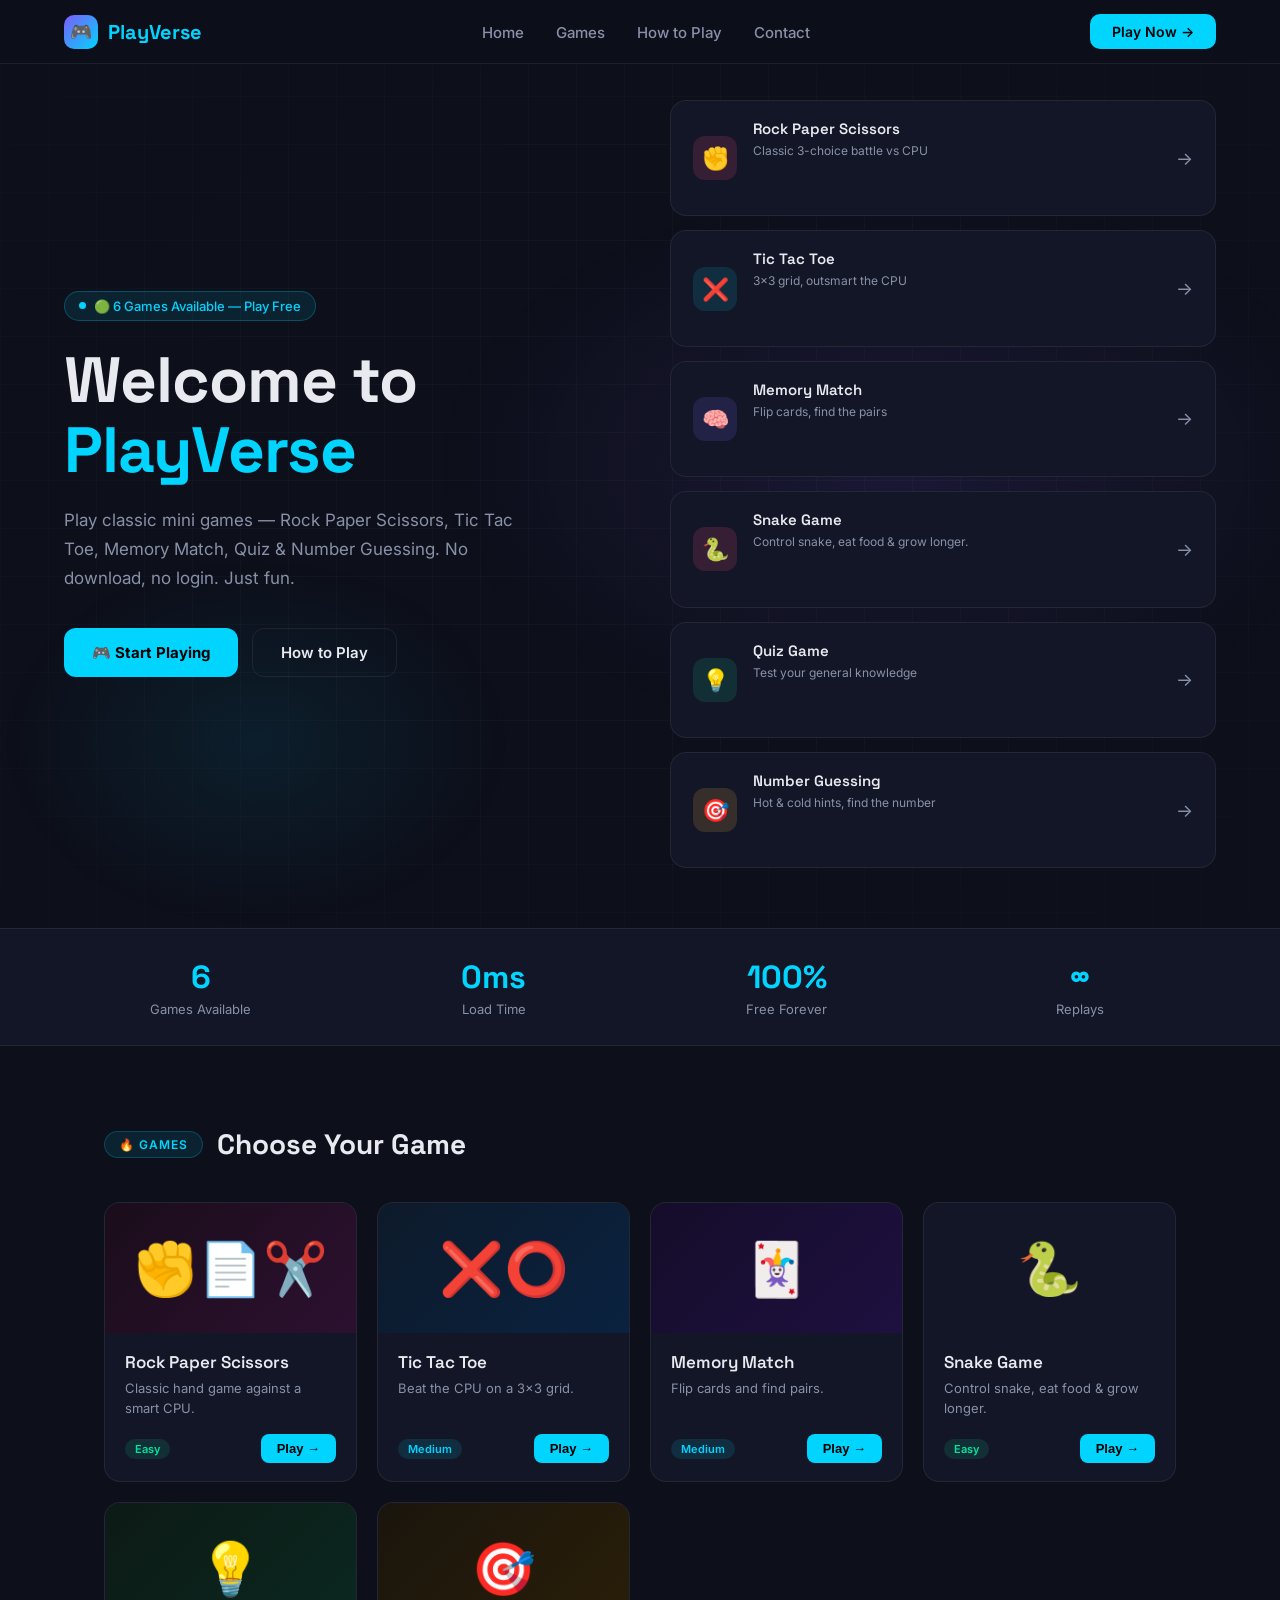
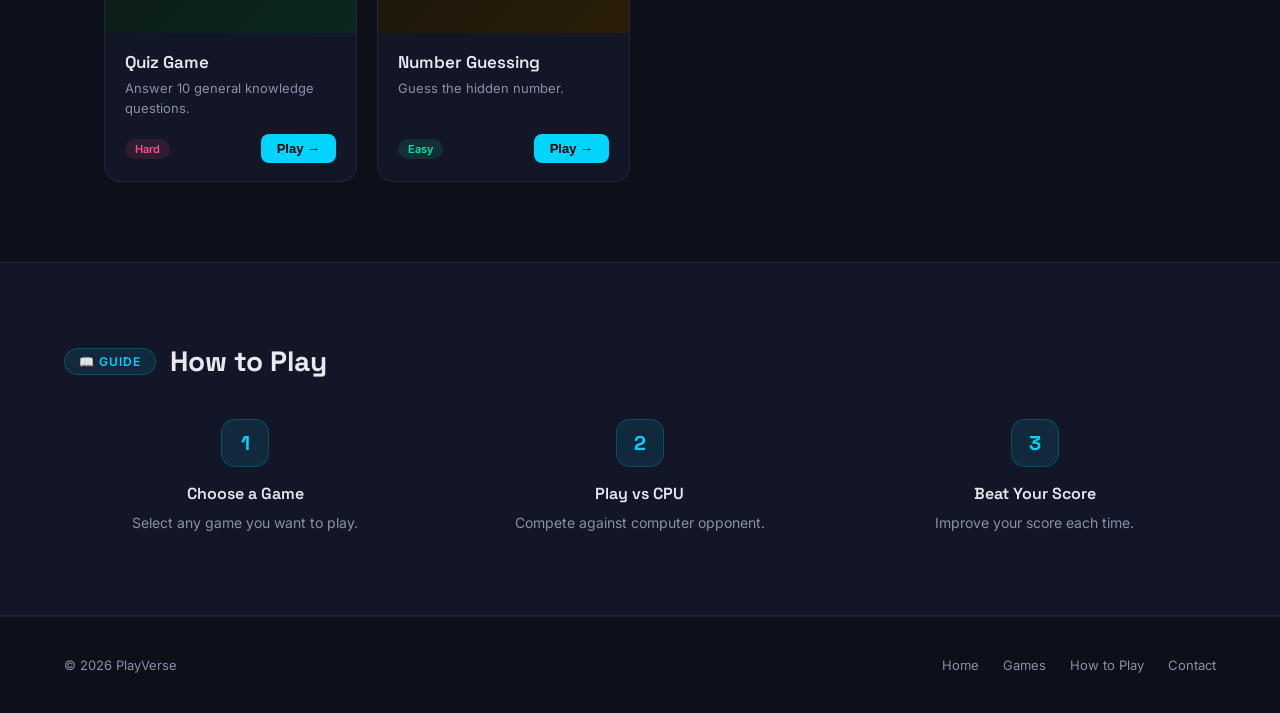
==== commit cb671cc7: "Completed" ====
--- a/index.html
+++ b/index.html
@@ -40,7 +40,7 @@
     <div class="hero-inner">
 
       <div class="hero-left">
-        <div class="hero-badge">🟢 5 Games Available — Play Free</div>
+        <div class="hero-badge">🟢 6 Games Available — Play Free</div>
 
         <h1>Welcome to <span>PlayVerse</span></h1>
 
@@ -118,7 +118,7 @@
   <div class="stats-bar">
     <div class="stats-inner">
       <div class="stat">
-        <div class="stat-num">5</div>
+        <div class="stat-num">6</div>
         <div class="stat-label">Games Available</div>
       </div>
       <div class="stat">
@@ -431,8 +431,8 @@
 
     <p>Score: <span id="snake-score">0</span></p>
 
-    <button class="snake-btn" onclick="startSnake()">Restart</button>
-    <button class="snake-btn close" onclick="closeSnake()">Close</button>
+    <button class="snake-btn" onclick="SnakeGame.startSnake()">Restart</button>
+    <button class="snake-btn close" onclick="SnakeGame.closeSnake()">Close</button>
 
   </div>
 
--- a/style.css
+++ b/style.css
@@ -808,7 +808,7 @@
   animation: pop 0.25s ease-in-out;
 }
 
-/* Smooth popup animation */
+
 @keyframes pop {
   from {
     transform: scale(0.8);
@@ -849,14 +849,15 @@
 }
 
 .snake-btn {
-  margin: 5px;
-  padding: 8px 14px;
-  border: none;
-  border-radius: 8px;
-  background: #00d4ff;
-  color: black;
-  font-weight: bold;
-  cursor: pointer;
+   background: var(--cyan);
+    color: #000;
+    font-size: 13px;
+    font-weight: 700;
+    padding: 7px 16px;
+    border-radius: 8px;
+    border: none;
+    cursor: pointer;
+    transition: all 0.2s;
 }
 
 .snake-btn:hover {
@@ -865,6 +866,15 @@
 
 .snake-btn.close {
   background: #ff4d8d;
+    color: #000;
+    font-size: 13px;
+    font-weight: 700;
+    padding: 7px 16px;
+    border-radius: 8px;
+    border: none;
+    cursor: pointer;
+    transition: all 0.2s;
+    margin-right: 50px;
 }
 
 .snake-btn.close:hover {
